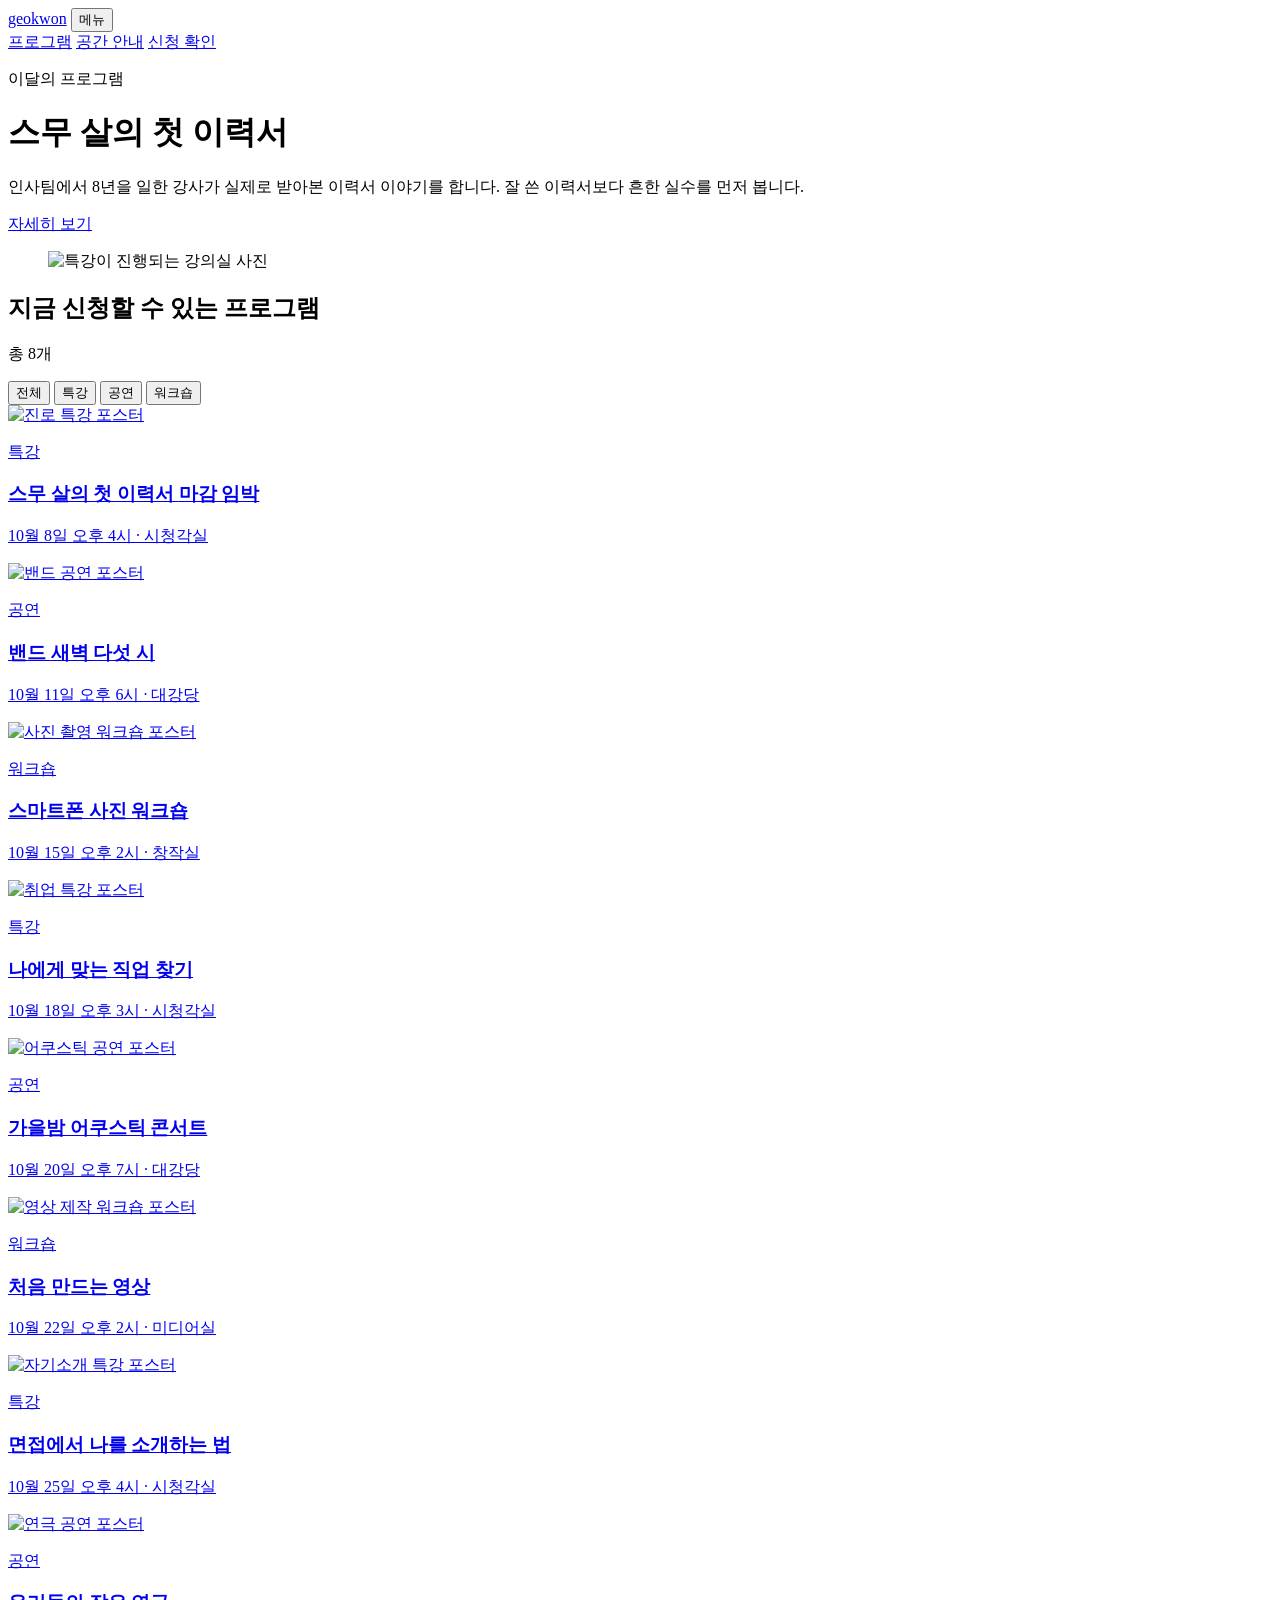
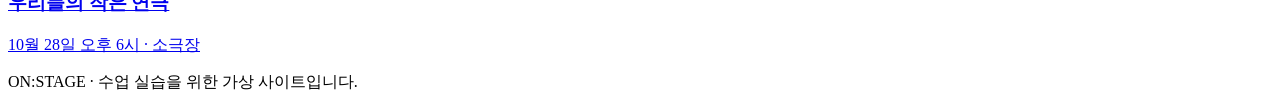
==== index.html @ 2a9655f2 "Add files via upload" ====
<!DOCTYPE html>
<html lang="ko">
<head>
  <meta charset="UTF-8">
  <meta name="viewport" content="width=device-width, initial-scale=1.0">
  <title>geokwon — 특강·공연 신청</title>

  <!-- 순서를 바꾸지 마세요 -->
  <link rel="stylesheet" href="tokens.css">
  <link rel="stylesheet" href="style.css">
</head>

<body>

<!-- 헤더 -->
<header class="site-header">
  <div class="wrap">

    <a href="index.html" class="logo">geokwon</a>

    <button type="button"
            class="menu-btn"
            id="menuBtn"
            aria-expanded="false"
            aria-controls="gnb">
      메뉴
    </button>

    <nav class="gnb" id="gnb" aria-label="주요 메뉴">
      <a href="index.html">프로그램</a>
      <a href="#">공간 안내</a>
      <a href="#">신청 확인</a>
    </nav>

  </div>
</header>


<main>

  <!-- 히어로 영역 -->
  <div class="hero">
    <div class="wrap">

      <div class="hero-text">

        <p class="hero-label">이달의 프로그램</p>

        <h1>스무 살의 첫 이력서</h1>

        <p>
          인사팀에서 8년을 일한 강사가 실제로 받아본 이력서 이야기를 합니다.
          잘 쓴 이력서보다 흔한 실수를 먼저 봅니다.
        </p>

        <a href="detail.html" class="btn">
          자세히 보기
        </a>

      </div>


      <figure class="hero-figure">
        <img
          src="https://picsum.photos/seed/onstage1/800/600"
          alt="특강이 진행되는 강의실 사진">
      </figure>

    </div>
  </div>


  <!-- 프로그램 목록 -->
  <section class="section">

    <div class="wrap">

      <div class="section-head">
        <h2>지금 신청할 수 있는 프로그램</h2>
        <p>총 8개</p>
      </div>


      <!-- 필터 -->
      <div class="filters" id="filters">

        <button type="button"
                class="chip is-active"
                data-filter="all">
          전체
        </button>

        <button type="button"
                class="chip"
                data-filter="특강">
          특강
        </button>

        <button type="button"
                class="chip"
                data-filter="공연">
          공연
        </button>

        <button type="button"
                class="chip"
                data-filter="워크숍">
          워크숍
        </button>

      </div>


      <!-- 카드 8개 -->
      <div class="card-grid" id="cardGrid">


        <!-- 카드 1 -->
        <a href="detail.html"
           class="card"
           data-cat="특강">

          <img
            src="https://picsum.photos/seed/onstage1/600/800"
            alt="진로 특강 포스터">

          <div class="card-body">

            <p class="card-cat">특강</p>

            <h3>
              스무 살의 첫 이력서
              <span class="badge">마감 임박</span>
            </h3>

            <p class="card-meta">
              10월 8일 오후 4시 · 시청각실
            </p>

          </div>
        </a>


        <!-- 카드 2 -->
        <a href="detail.html"
           class="card"
           data-cat="공연">

          <img
            src="https://picsum.photos/seed/onstage2/600/800"
            alt="밴드 공연 포스터">

          <div class="card-body">

            <p class="card-cat">공연</p>

            <h3>밴드 새벽 다섯 시</h3>

            <p class="card-meta">
              10월 11일 오후 6시 · 대강당
            </p>

          </div>
        </a>


        <!-- 카드 3 -->
        <a href="detail.html"
           class="card"
           data-cat="워크숍">

          <img
            src="https://picsum.photos/seed/onstage3/600/800"
            alt="사진 촬영 워크숍 포스터">

          <div class="card-body">

            <p class="card-cat">워크숍</p>

            <h3>스마트폰 사진 워크숍</h3>

            <p class="card-meta">
              10월 15일 오후 2시 · 창작실
            </p>

          </div>
        </a>


        <!-- 카드 4 -->
        <a href="detail.html"
           class="card"
           data-cat="특강">

          <img
            src="https://picsum.photos/seed/onstage4/600/800"
            alt="취업 특강 포스터">

          <div class="card-body">

            <p class="card-cat">특강</p>

            <h3>나에게 맞는 직업 찾기</h3>

            <p class="card-meta">
              10월 18일 오후 3시 · 시청각실
            </p>

          </div>
        </a>


        <!-- 카드 5 -->
        <a href="detail.html"
           class="card"
           data-cat="공연">

          <img
            src="https://picsum.photos/seed/onstage5/600/800"
            alt="어쿠스틱 공연 포스터">

          <div class="card-body">

            <p class="card-cat">공연</p>

            <h3>가을밤 어쿠스틱 콘서트</h3>

            <p class="card-meta">
              10월 20일 오후 7시 · 대강당
            </p>

          </div>
        </a>


        <!-- 카드 6 -->
        <a href="detail.html"
           class="card"
           data-cat="워크숍">

          <img
            src="https://picsum.photos/seed/onstage6/600/800"
            alt="영상 제작 워크숍 포스터">

          <div class="card-body">

            <p class="card-cat">워크숍</p>

            <h3>처음 만드는 영상</h3>

            <p class="card-meta">
              10월 22일 오후 2시 · 미디어실
            </p>

          </div>
        </a>


        <!-- 카드 7 -->
        <a href="detail.html"
           class="card"
           data-cat="특강">

          <img
            src="https://picsum.photos/seed/onstage7/600/800"
            alt="자기소개 특강 포스터">

          <div class="card-body">

            <p class="card-cat">특강</p>

            <h3>면접에서 나를 소개하는 법</h3>

            <p class="card-meta">
              10월 25일 오후 4시 · 시청각실
            </p>

          </div>
        </a>


        <!-- 카드 8 -->
        <a href="detail.html"
           class="card"
           data-cat="공연">

          <img
            src="https://picsum.photos/seed/onstage8/600/800"
            alt="연극 공연 포스터">

          <div class="card-body">

            <p class="card-cat">공연</p>

            <h3>우리들의 작은 연극</h3>

            <p class="card-meta">
              10월 28일 오후 6시 · 소극장
            </p>

          </div>
        </a>


      </div>
    </div>

  </section>

</main>


<!-- 푸터 -->
<footer class="site-footer">

  <div class="wrap">
    ON:STAGE · 수업 실습을 위한 가상 사이트입니다.
  </div>

</footer>


<!-- JavaScript -->
<script src="js/main.js"></script>

</body>
</html>
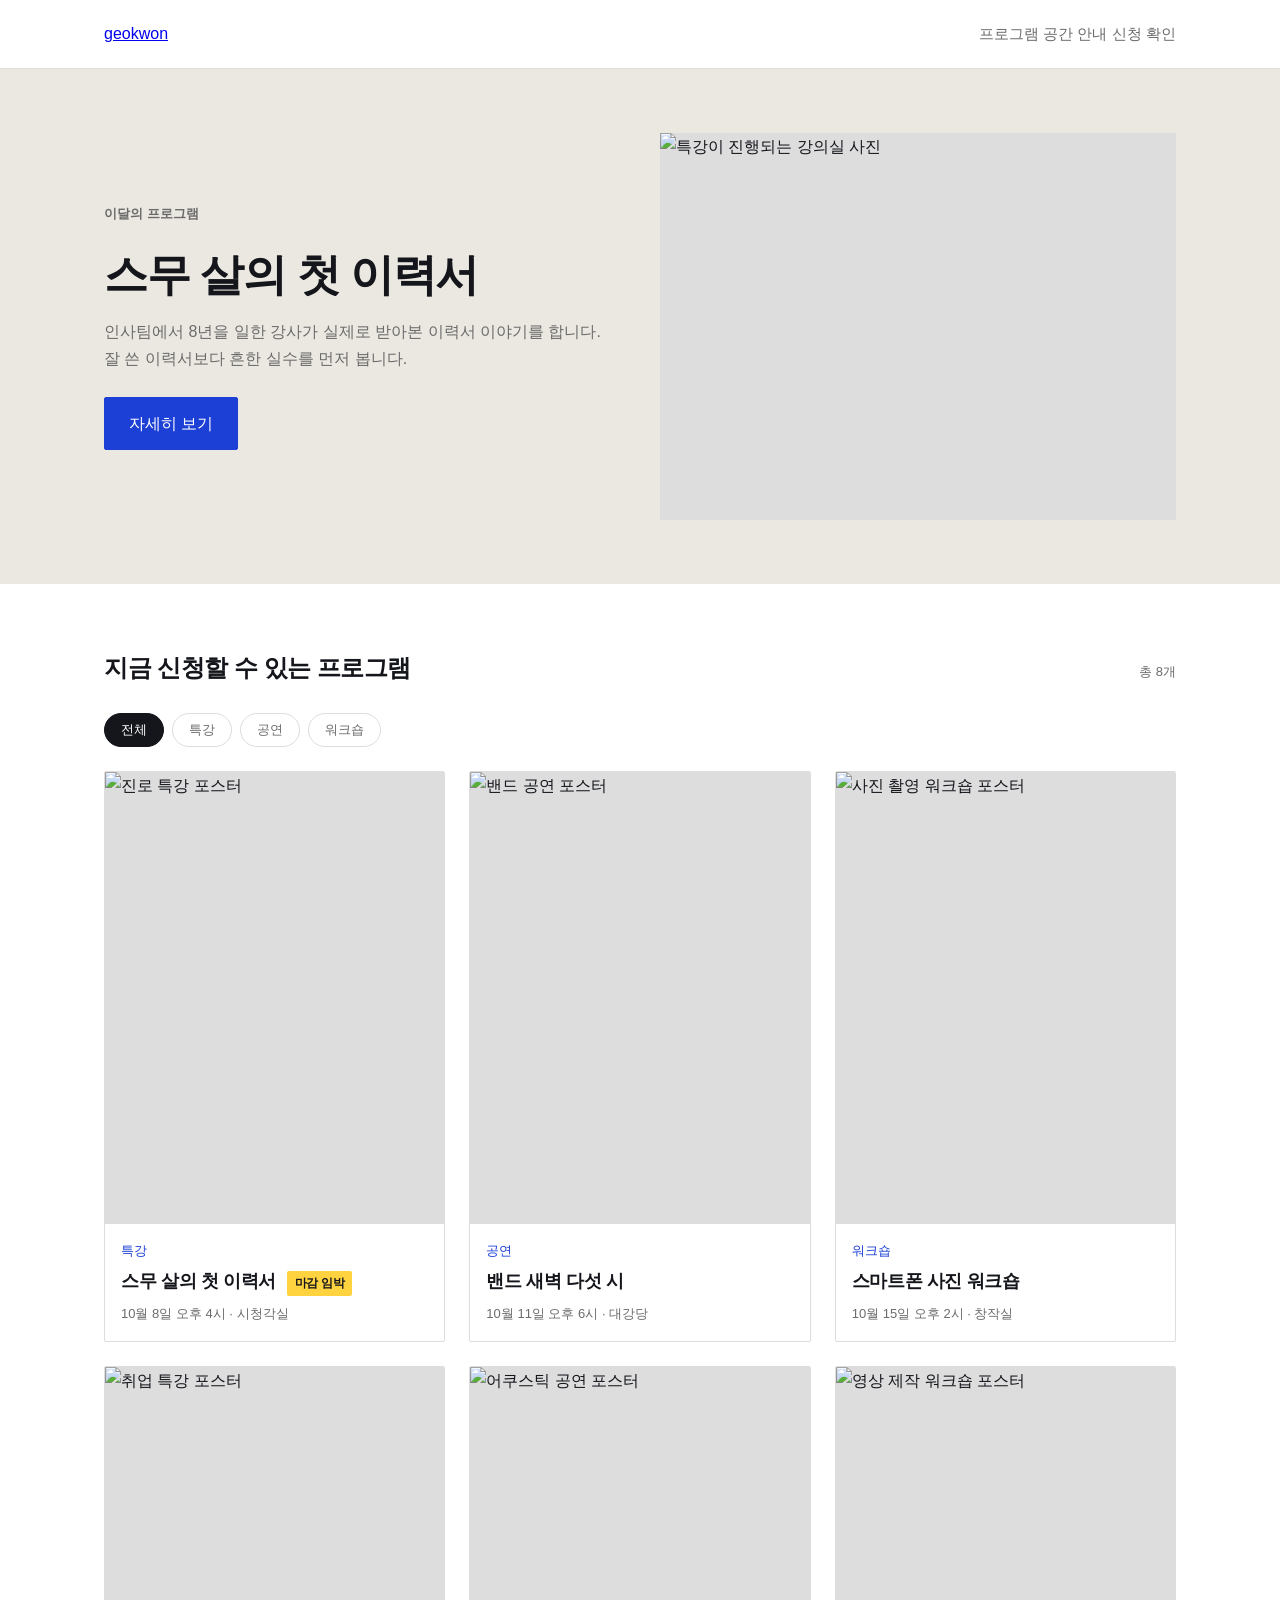
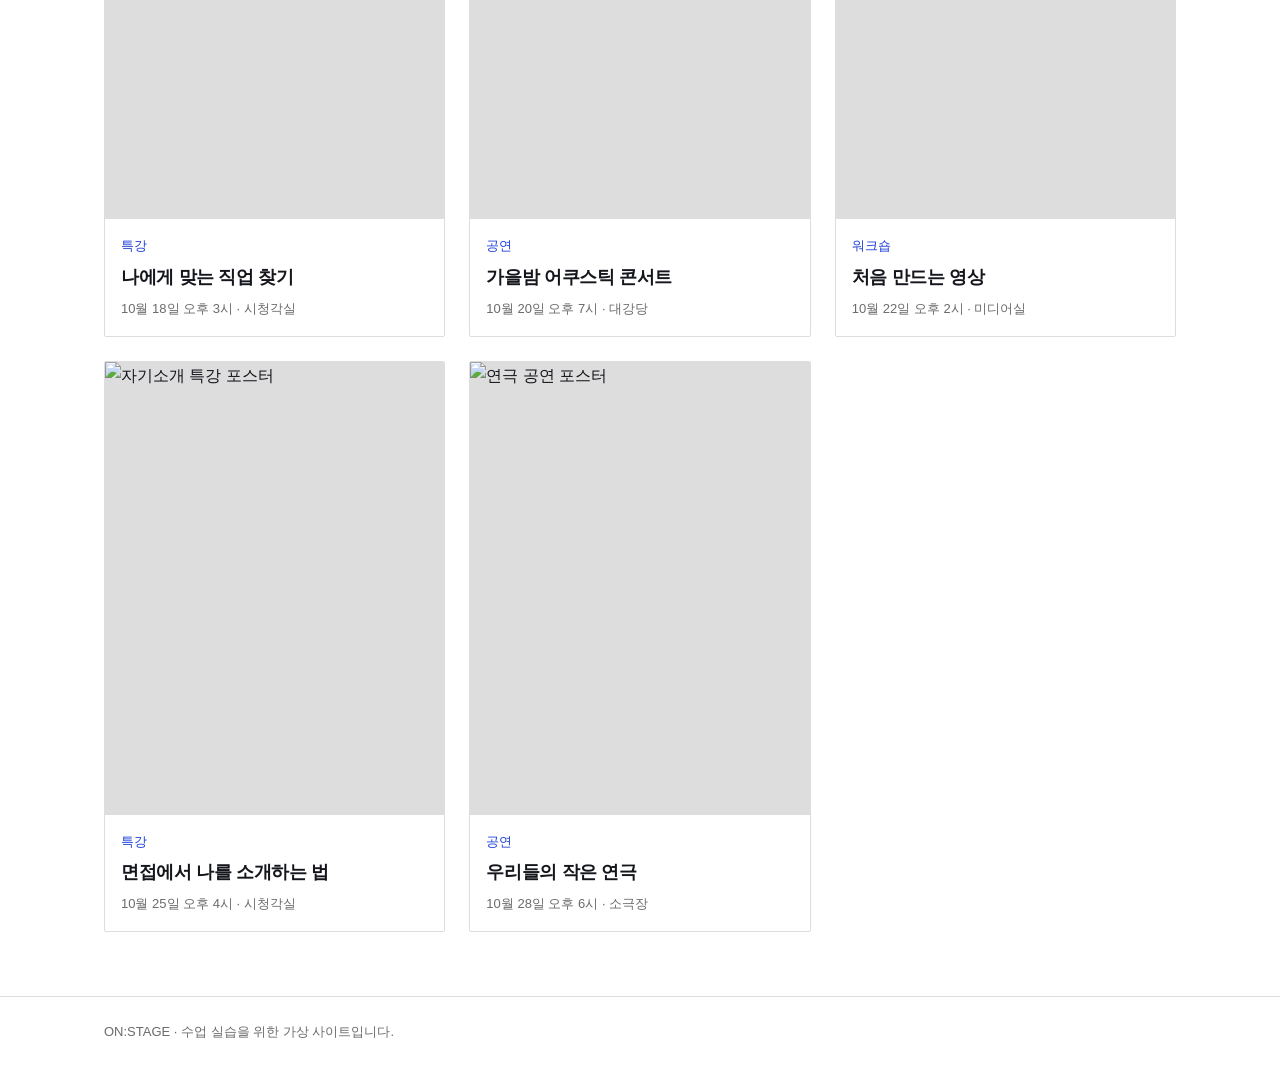
==== commit cdf5d7fa: "Update index.html" ====
--- a/index.html
+++ b/index.html
@@ -6,8 +6,8 @@
   <title>geokwon — 특강·공연 신청</title>
 
   <!-- 순서를 바꾸지 마세요 -->
-  <link rel="stylesheet" href="tokens.css">
-  <link rel="stylesheet" href="style.css">
+  <link rel="stylesheet" href="css/tokens.css">
+  <link rel="stylesheet" href="css/style.css">
 </head>
 
 <body>
@@ -324,4 +324,4 @@
 <script src="js/main.js"></script>
 
 </body>
-</html>+</html>
--- a/css/tokens.css
+++ b/css/tokens.css
@@ -0,0 +1,80 @@
+/* ════════════════════════════════════════════════════════════════
+   tokens.css — 디자인 토큰
+   ════════════════════════════════════════════════════════════════
+   이 파일에는 '값'만 적습니다. 실제 모양은 style.css가 만듭니다.
+
+   [2주차 1차시] 디자인 가이드 워크시트에 정한 색을 여기에 옮겨 적으세요.
+   여기 한 곳만 바꾸면 사이트 전체 색이 한꺼번에 바뀝니다.
+
+   ⚠ 변수 이름은 절대 바꾸지 마세요. style.css가 이 이름들을 찾습니다.
+   ════════════════════════════════════════════════════════════════ */
+
+:root {
+
+  /* ────────────────────────────────────────────────────────────
+     ① 색  ▸ TODO: 아래 5개를 팀 색으로 바꾸세요
+     ────────────────────────────────────────────────────────────
+     지금은 임시 회색이 들어 있습니다. 그대로 두면 감점입니다.
+
+     규칙
+       · 주색 3개 + 강조색 1개 + 보조색 1개, 총 5개만 씁니다
+       · 색 코드는 #RRGGBB 형식으로 적습니다
+       · --ink 와 --paper 는 서로 충분히 진하고 밝아야 합니다
+         (글자와 배경의 대비. 6주차에 검사합니다)
+
+     색 고르는 곳
+       coolors.co  ·  color.adobe.com  ·  개발자도구로 좋아하는 사이트 색 추출
+     ──────────────────────────────────────────────────────────── */
+
+  --ink:       #14161c;
+--paper:     #ffffff;
+--wall:      #ebe8e1;
+--brand:     #1c3fd6;
+--highlight: #ffd23f;
+
+
+  /* ────────────────────────────────────────────────────────────
+     ② 보조 색  ▸ 그대로 두어도 됩니다
+     ──────────────────────────────────────────────────────────── */
+
+  --ink-soft:  #6b6b6b;   /* 덜 중요한 글자 */
+  --line:      #dddddd;   /* 테두리와 구분선 */
+  --danger:    #c62828;   /* 오류 메시지. 빨강 계열을 유지하세요 */
+
+
+  /* ────────────────────────────────────────────────────────────
+     ③ 글자 크기  ▸ 완성본 제공
+     ────────────────────────────────────────────────────────────
+     1rem = 16px 입니다.
+     크기는 이 5개 안에서만 고르세요. 여기 없는 크기를 쓰면
+     화면이 어수선해지고 6주차 체크리스트에서 감점됩니다.
+     ──────────────────────────────────────────────────────────── */
+
+  --fs-hero:   2.75rem;    /* 44px — 첫 화면의 큰 제목 */
+  --fs-h2:     1.5rem;     /* 24px — 섹션 제목 */
+  --fs-h3:     1.125rem;   /* 18px — 카드 제목 */
+  --fs-body:   1rem;       /* 16px — 본문 */
+  --fs-small:  0.8125rem;  /* 13px — 날짜, 안내 문구 */
+
+
+  /* ────────────────────────────────────────────────────────────
+     ④ 여백  ▸ 완성본 제공
+     ────────────────────────────────────────────────────────────
+     8의 배수로 만든 5단계입니다.
+     margin, padding, gap 값은 이 안에서만 고르세요.
+     ──────────────────────────────────────────────────────────── */
+
+  --sp-1: 8px;    /* 아주 좁게 — 아이콘과 글자 사이 */
+  --sp-2: 16px;   /* 좁게 — 카드 안쪽 */
+  --sp-3: 24px;   /* 보통 — 요소 사이 */
+  --sp-4: 40px;   /* 넓게 — 큰 덩어리 사이 */
+  --sp-5: 64px;   /* 아주 넓게 — 섹션 위아래 */
+
+
+  /* ────────────────────────────────────────────────────────────
+     ⑤ 그 밖에  ▸ 완성본 제공
+     ──────────────────────────────────────────────────────────── */
+
+  --radius: 2px;      /* 모서리 둥글기. 0이면 각지고, 크면 둥글둥글 */
+  --maxw:  1120px;    /* 콘텐츠 최대 가로 폭 */
+}
--- a/css/style.css
+++ b/css/style.css
@@ -0,0 +1,464 @@
+/* ════════════════════════════════════════════════════════════════
+   style.css — 실제 스타일
+   ════════════════════════════════════════════════════════════════
+   TODO 표시가 있는 곳만 채우면 됩니다.
+   나머지는 완성본이니 건드리지 마세요.
+
+   ⚠ 색과 크기는 직접 적지 말고 반드시 var(--이름) 으로 쓰세요.
+       ✗  color: #1c3fd6;
+       ✓  color: var(--brand);
+   ════════════════════════════════════════════════════════════════ */
+
+
+/* ═══ 0. 초기화 ▸ 완성본 ═════════════════════════════════════ */
+
+* { box-sizing: border-box; }
+
+body, h1, h2, h3, p, ul, dl, dd, figure { margin: 0; padding: 0; }
+ul { list-style: none; }
+img { display: block; max-width: 100%; }
+
+body {
+  font-family: -apple-system, BlinkMacSystemFont, "Apple SD Gothic Neo",
+               "Malgun Gothic", "맑은 고딕", sans-serif;
+  font-size: var(--fs-body);
+  line-height: 1.7;
+  color: var(--ink);
+  background: var(--paper);
+}
+
+
+/* 모든 섹션의 가로 정렬을 담당합니다 */
+.wrap {
+  max-width: var(--maxw);
+  margin: 0 auto;
+  padding: 0 var(--sp-3);
+}
+
+
+/* 키보드 Tab으로 이동할 때 위치 표시. 절대 지우지 마세요 (6주차 검사) */
+a:focus-visible, button:focus-visible,
+input:focus-visible, textarea:focus-visible {
+  outline: 2px solid var(--brand);
+  outline-offset: 2px;
+}
+
+
+/* JS가 요소를 숨길 때 쓰는 클래스 */
+.is-hidden { display: none; }
+
+
+/* ═══ 1. 헤더 ═══ [3주차 2차시] ════════════════════════════════ */
+
+.site-header {
+  border-bottom: 1px solid var(--line);
+  background: var(--paper);
+  position: relative;
+}
+
+.site-header .wrap {
+  height: 68px;
+
+  display: flex;
+  justify-content: space-between;
+  align-items: center;
+
+}
+
+
+/* 메뉴 항목 TODO는 아직 건드리지 않음 */
+.gnb {
+  /* TODO(3주차): 메뉴 항목들을 가로로 놓고 사이 간격을 --sp-3 으로
+     힌트: display 와 gap 두 줄 */
+
+}
+
+
+.gnb a {
+  color: var(--ink-soft);
+  text-decoration: none;
+  font-size: 0.9375rem;
+}
+.gnb a:hover { color: var(--ink); }
+
+/* 모바일 메뉴 버튼 ▸ 완성본. 평소엔 숨어 있다가 좁은 화면에서 나옵니다 */
+.menu-btn {
+  display: none;
+  border: 1px solid var(--line);
+  background: var(--paper);
+  border-radius: var(--radius);
+  padding: 6px 10px;
+  font-size: var(--fs-small);
+  font-family: inherit;
+  cursor: pointer;
+}
+
+
+/* ═══ 2. 히어로 ═══ [3주차 3차시] ══════════════════════════════ */
+
+.hero {
+  background: var(--wall);
+  padding: var(--sp-5) 0;
+}
+
+.hero .wrap {
+  display: flex;
+  gap: var(--sp-4);
+  align-items: center;
+}
+
+
+.hero-text {
+  flex: 1;
+}
+
+
+.hero-figure {
+  flex: 1;
+}
+
+
+.hero-label {
+  font-size: var(--fs-small);
+  color: var(--brand);
+  font-weight: 700;
+  margin-bottom: var(--sp-1);
+}
+
+.hero h1 {
+  font-size: var(--fs-hero);
+  line-height: 1.2;
+  letter-spacing: -0.03em;
+  margin-bottom: var(--sp-2);
+}
+
+.hero p {
+  color: var(--ink-soft);
+  max-width: 34em;
+  margin-bottom: var(--sp-3);
+}
+
+.hero-figure img {
+  width: 100%;
+  aspect-ratio: 4 / 3;
+  object-fit: cover;
+  background: var(--line);
+}
+
+
+/* ═══ 3. 버튼 ▸ 완성본 ════════════════════════════════════════ */
+
+.btn {
+  display: inline-block;
+  padding: 12px var(--sp-3);
+  border: 1px solid var(--brand);
+  border-radius: var(--radius);
+  background: var(--brand);
+  color: var(--paper);
+  font-size: var(--fs-body);
+  font-family: inherit;
+  text-decoration: none;
+  cursor: pointer;
+}
+.btn:hover { opacity: 0.85; }
+
+.btn--ghost { background: transparent; color: var(--brand); }
+.btn--block { display: block; width: 100%; text-align: center; }
+
+
+/* ═══ 4. 섹션 제목 ▸ 완성본 ═══════════════════════════════════ */
+
+.section { padding: var(--sp-5) 0; }
+
+.section-head {
+  display: flex;
+  align-items: baseline;
+  justify-content: space-between;
+  margin-bottom: var(--sp-3);
+}
+.section-head h2 { font-size: var(--fs-h2); letter-spacing: -0.02em; }
+.section-head p  { color: var(--ink-soft); font-size: var(--fs-small); }
+
+
+/* ═══ 5. 필터 칩 ▸ 완성본 ═════════════════════════════════════ */
+
+.filters {
+  display: flex;
+  flex-wrap: wrap;
+  gap: var(--sp-1);
+  margin-bottom: var(--sp-3);
+}
+
+
+.chip {
+  padding: 7px 16px;
+  border: 1px solid var(--line);
+  border-radius: 999px;
+  background: var(--paper);
+  color: var(--ink-soft);
+  font-size: var(--fs-small);
+  font-family: inherit;
+  cursor: pointer;
+}
+.chip:hover { border-color: var(--ink-soft); }
+
+.chip.is-active {
+  background: var(--ink);
+  border-color: var(--ink);
+  color: var(--paper);
+}
+
+
+/* ═══ 6. 카드 목록 ═══ [3주차 3차시] ═══════════════════════════ */
+
+.card-grid {
+  display: grid;
+  grid-template-columns: repeat(3, 1fr);
+  gap: var(--sp-3);
+}
+
+
+.card {
+  display: block;
+  text-decoration: none;
+  color: inherit;
+  border: 1px solid var(--line);
+  border-radius: var(--radius);
+  overflow: hidden;
+  background: var(--paper);
+}
+.card:hover { border-color: var(--ink); }
+
+.card img {
+  width: 100%;
+  background: var(--line);
+
+  aspect-ratio: 3 / 4;
+  object-fit: cover;
+}
+
+
+.card-body { padding: var(--sp-2); }
+.card-cat  { font-size: var(--fs-small); color: var(--brand); margin-bottom: 4px; }
+.card h3   { font-size: var(--fs-h3); letter-spacing: -0.02em; margin-bottom: 6px; }
+.card-meta { font-size: var(--fs-small); color: var(--ink-soft); }
+
+.badge {
+  display: inline-block;
+  background: var(--highlight);
+  color: var(--ink);
+  font-size: 0.75rem;
+  font-weight: 700;
+  padding: 2px 8px;
+  border-radius: var(--radius);
+  margin-left: 6px;
+}
+
+
+/* ═══ 7. 상세 화면 ═══ [4주차 1차시] ═══════════════════════════ */
+
+.detail { padding: var(--sp-4) 0 var(--sp-5); }
+
+.detail-top {
+  /* TODO(4주차): 포스터와 정보를 좌우로 나란히, 위쪽 기준 정렬,
+                  사이 간격 --sp-4
+     힌트: display / gap / align-items: flex-start */
+  display: flex;
+  gap: var(--sp-4);
+  align-items: flex-start;
+}
+
+
+.detail-poster {
+  /* TODO(4주차): 늘어나지도 줄어들지도 않는 340px 고정 폭으로
+     힌트: flex: 0 0 340px;   (또는 width 와 flex-shrink 두 줄) */
+  flex: 0 0 340px;
+}
+
+
+.detail-poster img {
+  width: 100%;
+  aspect-ratio: 3 / 4;
+  object-fit: cover;
+  background: var(--line);
+}
+
+
+.detail-info {
+  /* TODO(4주차): 남는 공간을 전부 쓰게 */
+  flex: 1;
+}
+
+
+.detail-info h1 {
+  font-size: 2rem;
+  letter-spacing: -0.03em;
+  margin-bottom: var(--sp-2);
+}
+
+
+/* 정보 목록 ▸ 완성본 */
+.spec { border-top: 1px solid var(--line); margin: var(--sp-3) 0; }
+.spec div {
+  display: flex;
+  gap: var(--sp-2);
+  padding: 12px 0;
+  border-bottom: 1px solid var(--line);
+  font-size: 0.9375rem;
+}
+.spec dt { flex: 0 0 88px; color: var(--ink-soft); }
+.spec dd { flex: 1; }
+
+.detail-body { margin-top: var(--sp-4); max-width: 40em; }
+.detail-body h2 { font-size: var(--fs-h3); margin-bottom: var(--sp-1); }
+.detail-body p  { color: var(--ink-soft); margin-bottom: var(--sp-2); }
+
+
+/* ═══ 8. 신청 폼 ▸ 완성본 ═════════════════════════════════════ */
+
+.form-page { padding: var(--sp-4) 0 var(--sp-5); }
+.form-page > .wrap { max-width: 620px; }
+.form-page h1 { font-size: var(--fs-h2); margin-bottom: var(--sp-1); }
+.form-page > .wrap > p {
+  color: var(--ink-soft);
+  font-size: var(--fs-small);
+  margin-bottom: var(--sp-4);
+}
+
+.field { margin-bottom: var(--sp-3); }
+
+.field > label {
+  display: block;
+  font-size: 0.9375rem;
+  font-weight: 700;
+  margin-bottom: 6px;
+}
+
+.req { color: var(--danger); }
+
+.field input[type="text"],
+.field input[type="tel"],
+.field input[type="email"],
+.field input[type="number"],
+.field textarea {
+  width: 100%;
+  padding: 11px 12px;
+  border: 1px solid var(--line);
+  border-radius: var(--radius);
+  font-size: var(--fs-body);
+  font-family: inherit;
+  color: var(--ink);
+  background: var(--paper);
+}
+.field input:focus, .field textarea:focus { border-color: var(--brand); }
+.field textarea { resize: vertical; min-height: 96px; }
+
+.hint { font-size: var(--fs-small); color: var(--ink-soft); margin-top: 5px; }
+
+.error { display: none; font-size: var(--fs-small); color: var(--danger); margin-top: 5px; }
+.error.is-show { display: block; }
+.field.has-error input,
+.field.has-error textarea { border-color: var(--danger); }
+
+.radio-group { display: flex; flex-wrap: wrap; gap: var(--sp-2); }
+.radio-group label {
+  display: flex;
+  align-items: center;
+  gap: 6px;
+  font-size: 0.9375rem;
+  cursor: pointer;
+}
+
+.agree {
+  display: flex;
+  gap: var(--sp-1);
+  align-items: flex-start;
+  background: var(--wall);
+  padding: var(--sp-2);
+  border-radius: var(--radius);
+  font-size: 0.9375rem;
+}
+.agree input { margin-top: 5px; }
+
+
+/* ═══ 9. 완료 화면 ▸ 완성본 ═══════════════════════════════════ */
+
+.done { padding: var(--sp-5) 0; text-align: center; }
+.done .wrap { max-width: 520px; }
+.done h1 { font-size: var(--fs-h2); margin-bottom: var(--sp-1); }
+.done > .wrap > p { color: var(--ink-soft); margin-bottom: var(--sp-3); }
+
+.receipt {
+  border: 1px solid var(--line);
+  border-radius: var(--radius);
+  padding: var(--sp-3);
+  text-align: left;
+  margin-bottom: var(--sp-3);
+}
+
+.receipt div {
+  display: flex;
+  justify-content: space-between;
+  padding: 9px 0;
+  border-bottom: 1px solid var(--line);
+  font-size: 0.9375rem;
+}
+.receipt div:last-child { border-bottom: 0; }
+.receipt dt { color: var(--ink-soft); }
+.receipt dd { font-weight: 700; }
+
+
+/* ═══ 10. 푸터 ▸ 완성본 ═══════════════════════════════════════ */
+
+.site-footer {
+  border-top: 1px solid var(--line);
+  padding: var(--sp-3) 0;
+  color: var(--ink-soft);
+  font-size: var(--fs-small);
+}
+
+
+/* ════════════════════════════════════════════════════════════════
+   11. 반응형 ═══ [3주차 4차시]
+   ════════════════════════════════════════════════════════════════ */
+
+@media (max-width: 768px) {
+
+  :root { --fs-hero: 1.875rem; --sp-5: 40px; }
+
+  .menu-btn { display: block; }
+  .gnb {
+    display: none;
+    position: absolute;
+    top: 68px; left: 0; right: 0;
+    flex-direction: column;
+    gap: 0;
+    background: var(--paper);
+    border-bottom: 1px solid var(--line);
+    padding: var(--sp-2) var(--sp-3);
+  }
+  .gnb.is-open { display: flex; }
+
+  /* TODO(3주차): 아래 세 가지를 완성하세요.
+
+     ① 히어로(.hero .wrap)와 상세 상단(.detail-top)을 세로로 쌓기
+     ② 카드 목록(.card-grid)을 1열로 바꾸기
+     ③ 상세 포스터(.detail-poster)의 340px 고정을 풀고
+        width: 100%; max-width: 320px; 로 바꾸기
+  */
+
+  .hero .wrap,
+  .detail-top {
+    flex-direction: column;
+  }
+
+  .card-grid {
+    grid-template-columns: 1fr;
+  }
+
+  .detail-poster {
+    width: 100%;
+    max-width: 320px;
+  }
+
+}
